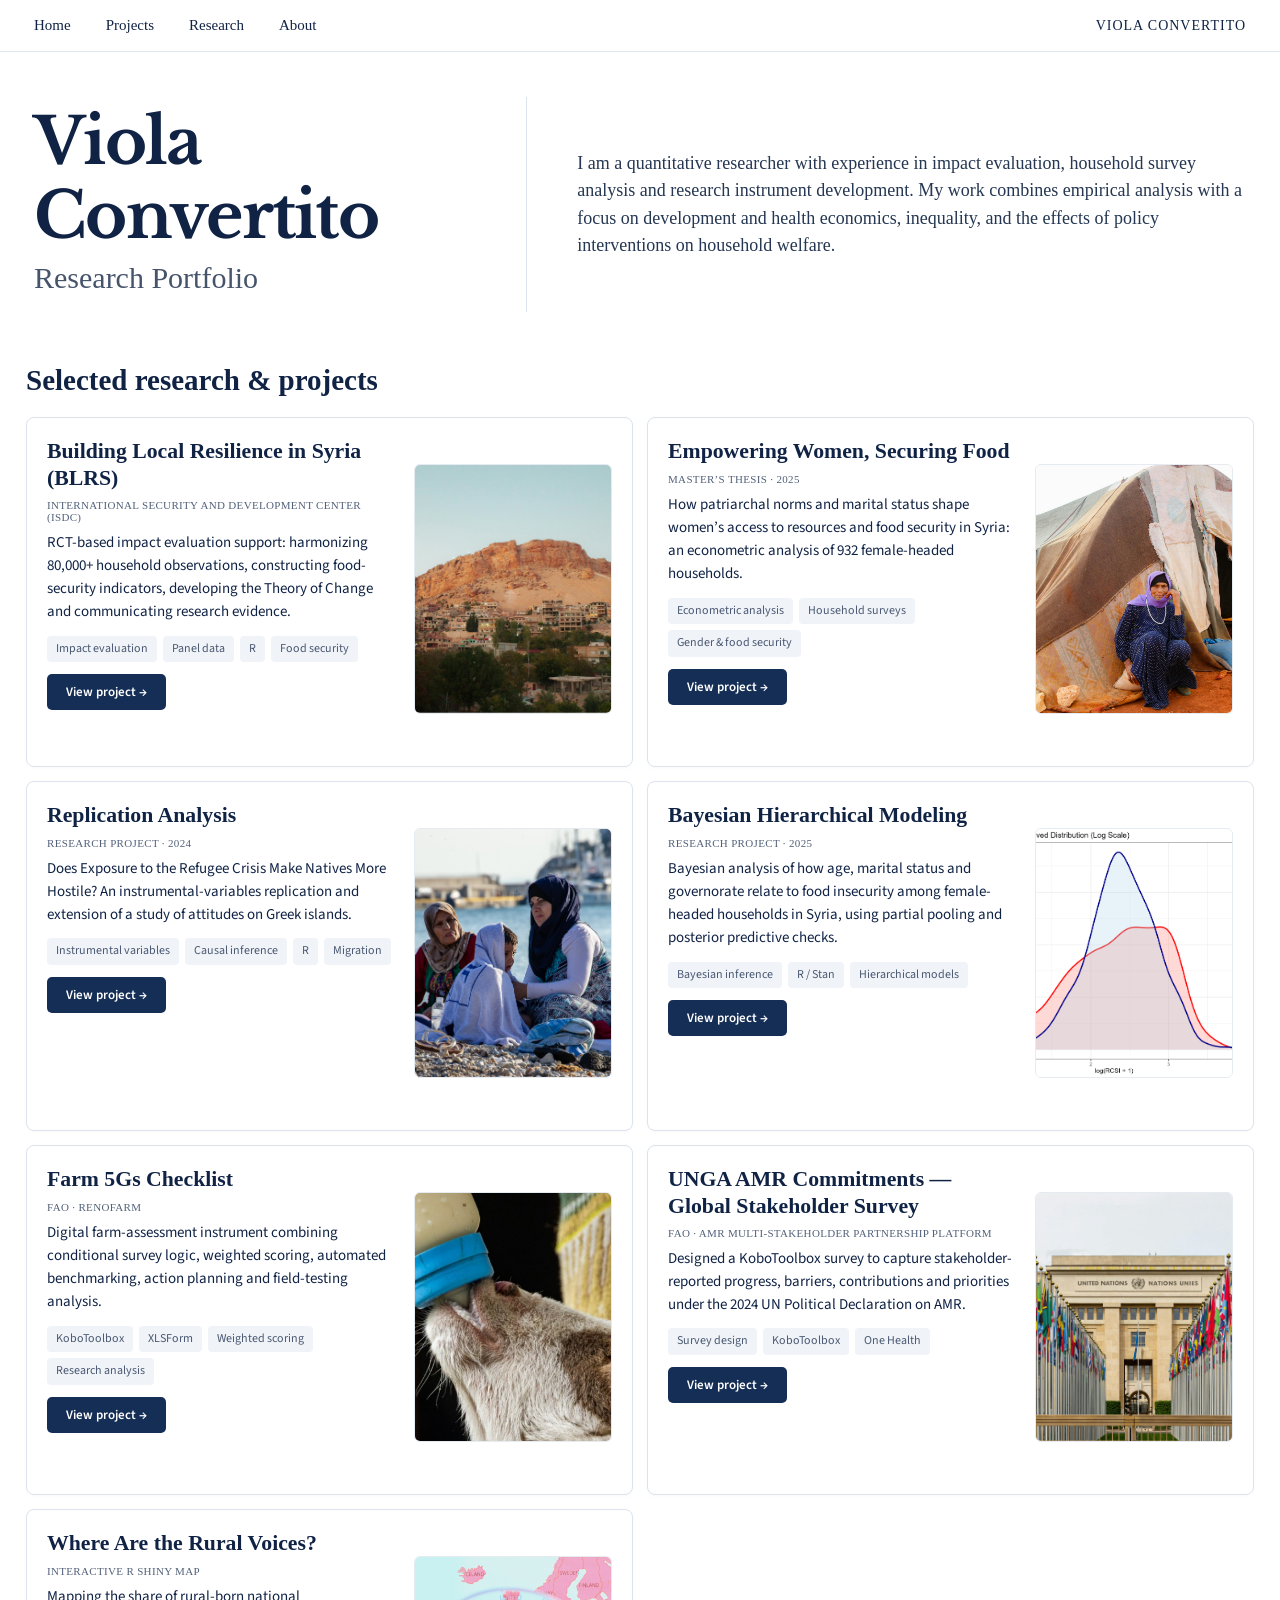
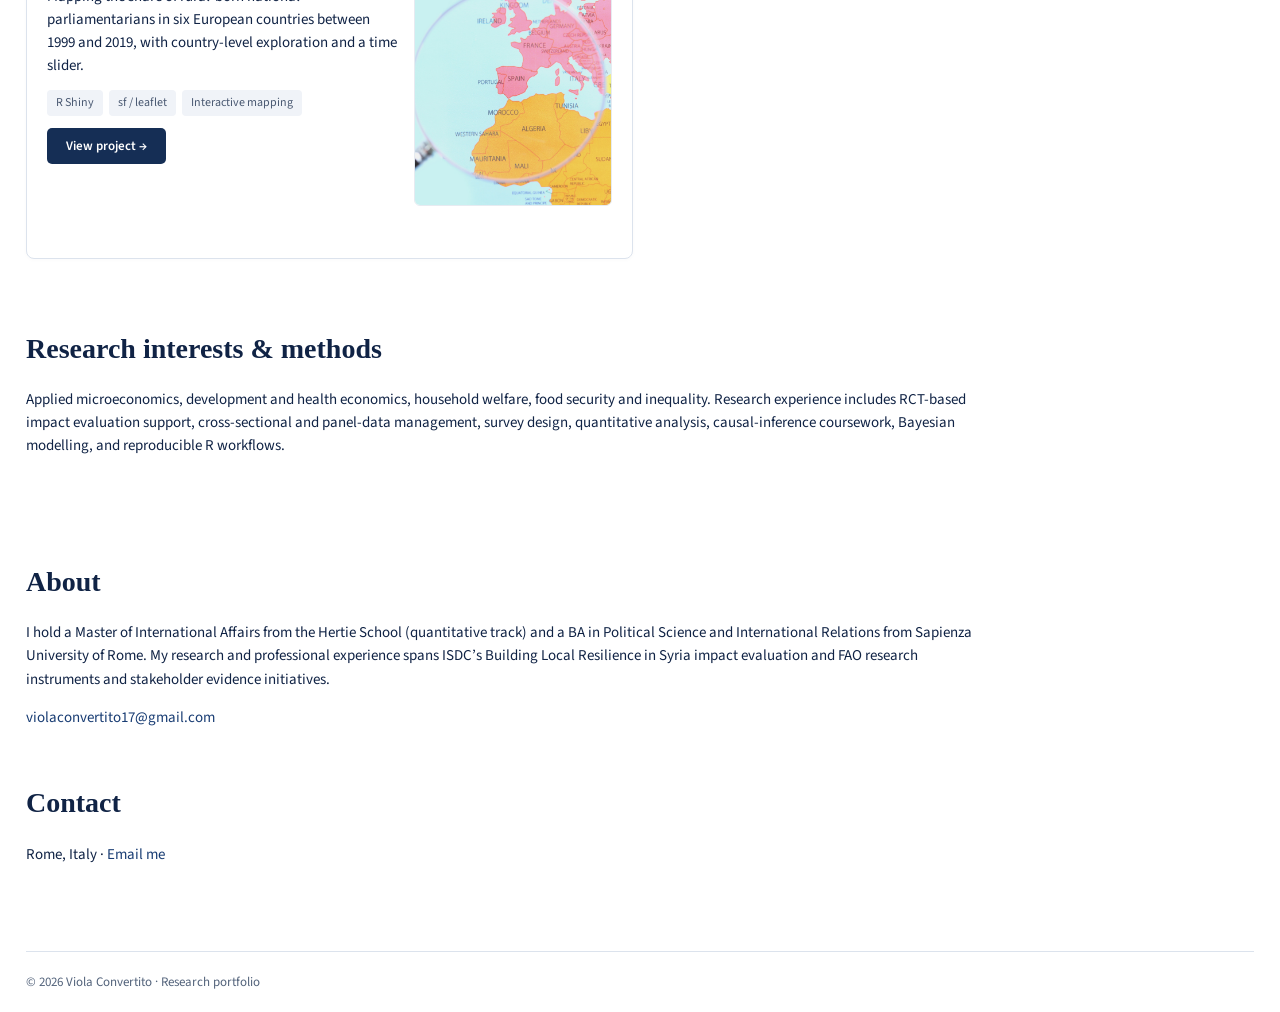
==== index.html @ 94690d0f "Add files via upload" ====
<!DOCTYPE html>
<html lang="en"><head><meta charset="utf-8"/><meta content="width=device-width,initial-scale=1" name="viewport"/><meta content="Viola Convertito — quantitative research, impact evaluation, applied microeconomics and household survey analysis." name="description"/><title>Viola Convertito | Research Portfolio</title><link href="style.css" rel="stylesheet"/></head><body id="home"><nav><div class="nav-inner"><div class="navlinks"><a href="index.html#home">Home</a><a href="index.html#projects">Projects</a><a href="index.html#research">Research</a><a href="index.html#about">About</a></div><a class="brand" href="index.html">VIOLA CONVERTITO</a></div></nav><div class="wrap"><header class="intro"><div class="left"><h1>Viola Convertito</h1><div class="subtitle">Research Portfolio</div></div><p>I am a quantitative researcher with experience in impact evaluation, household survey analysis and research instrument development. My work combines empirical analysis with a focus on development and health economics, inequality, and the effects of policy interventions on household welfare.</p></header><main><section id="projects"><h2 class="section-title">Selected research &amp; projects</h2><div class="cards"><article class="project-card"><div><h3>Building Local Resilience in Syria (BLRS)</h3><p class="org">INTERNATIONAL SECURITY AND DEVELOPMENT CENTER (ISDC)</p><p>RCT-based impact evaluation support: harmonizing 80,000+ household observations, constructing food-security indicators, developing the Theory of Change and communicating research evidence.</p><div class="tags"><span class="tag">Impact evaluation</span><span class="tag">Panel data</span><span class="tag">R</span><span class="tag">Food security</span></div><a class="btn" href="projects/blrs.html">View project →</a></div><div class="visual"><a aria-label="View Building Local Resilience in Syria (BLRS)" href="projects/blrs.html"><img alt="Building Local Resilience in Syria (BLRS) project image" loading="lazy" src="images/blrs-syria-landscape.png"/></a></div></article><article class="project-card"><div><h3>Empowering Women, Securing Food</h3><p class="org">MASTER’S THESIS · 2025</p><p>How patriarchal norms and marital status shape women’s access to resources and food security in Syria: an econometric analysis of 932 female-headed households.</p><div class="tags"><span class="tag">Econometric analysis</span><span class="tag">Household surveys</span><span class="tag">Gender &amp; food security</span></div><a class="btn" href="projects/thesis.html">View project →</a></div><div class="visual"><a aria-label="View Empowering Women, Securing Food" href="projects/thesis.html"><img alt="Empowering Women, Securing Food project image" loading="lazy" src="images/thesis-syria-woman.png"/></a></div></article><article class="project-card"><div><h3>Replication Analysis</h3><p class="org">RESEARCH PROJECT · 2024</p><p>Does Exposure to the Refugee Crisis Make Natives More Hostile? An instrumental-variables replication and extension of a study of attitudes on Greek islands.</p><div class="tags"><span class="tag">Instrumental variables</span><span class="tag">Causal inference</span><span class="tag">R</span><span class="tag">Migration</span></div><a class="btn" href="projects/refugee-replication.html">View project →</a></div><div class="visual"><a aria-label="View Replication Analysis" href="projects/refugee-replication.html"><img alt="Replication Analysis project image" loading="lazy" src="images/replication-refugees.png"/></a></div></article><article class="project-card"><div><h3>Bayesian Hierarchical Modeling</h3><p class="org">RESEARCH PROJECT · 2025</p><p>Bayesian analysis of how age, marital status and governorate relate to food insecurity among female-headed households in Syria, using partial pooling and posterior predictive checks.</p><div class="tags"><span class="tag">Bayesian inference</span><span class="tag">R / Stan</span><span class="tag">Hierarchical models</span></div><a class="btn" href="projects/bayesian.html">View project →</a></div><div class="visual"><a aria-label="View Bayesian Hierarchical Modeling" href="projects/bayesian.html"><img alt="Bayesian Hierarchical Modeling project image" loading="lazy" src="images/bayesian-prior-density.png"/></a></div></article><article class="project-card"><div><h3>Farm 5Gs Checklist</h3><p class="org">FAO · RENOFARM</p><p>Digital farm-assessment instrument combining conditional survey logic, weighted scoring, automated benchmarking, action planning and field-testing analysis.</p><div class="tags"><span class="tag">KoboToolbox</span><span class="tag">XLSForm</span><span class="tag">Weighted scoring</span><span class="tag">Research analysis</span></div><a class="btn" href="projects/farm-5gs.html">View project →</a></div><div class="visual"><a aria-label="View Farm 5Gs Checklist" href="projects/farm-5gs.html"><img alt="Farm 5Gs Checklist project image" loading="lazy" src="images/farm-5gs-lamb.jpg"/></a></div></article><article class="project-card"><div><h3>UNGA AMR Commitments — Global Stakeholder Survey</h3><p class="org">FAO · AMR MULTI-STAKEHOLDER PARTNERSHIP PLATFORM</p><p>Designed a KoboToolbox survey to capture stakeholder-reported progress, barriers, contributions and priorities under the 2024 UN Political Declaration on AMR.</p><div class="tags"><span class="tag">Survey design</span><span class="tag">KoboToolbox</span><span class="tag">One Health</span></div><a class="btn" href="projects/unga-survey.html">View project →</a></div><div class="visual"><a aria-label="View UNGA AMR Commitments — Global Stakeholder Survey" href="projects/unga-survey.html"><img alt="UNGA AMR Commitments — Global Stakeholder Survey project image" loading="lazy" src="images/unga-un-building.png"/></a></div></article><article class="project-card"><div><h3>Where Are the Rural Voices?</h3><p class="org">INTERACTIVE R SHINY MAP</p><p>Mapping the share of rural-born national parliamentarians in six European countries between 1999 and 2019, with country-level exploration and a time slider.</p><div class="tags"><span class="tag">R Shiny</span><span class="tag">sf / leaflet</span><span class="tag">Interactive mapping</span></div><a class="btn" href="projects/parliament-shiny.html">View project →</a></div><div class="visual"><a aria-label="View Where Are the Rural Voices?" href="projects/parliament-shiny.html"><img alt="Where Are the Rural Voices? project image" loading="lazy" src="images/rural-europe-map.png"/></a></div></article></div></section><section class="about" id="research"><h2>Research interests &amp; methods</h2><p>Applied microeconomics, development and health economics, household welfare, food security and inequality. Research experience includes RCT-based impact evaluation support, cross-sectional and panel-data management, survey design, quantitative analysis, causal-inference coursework, Bayesian modelling, and reproducible R workflows.</p></section><section class="about" id="about"><h2>About</h2><p>I hold a Master of International Affairs from the Hertie School (quantitative track) and a BA in Political Science and International Relations from Sapienza University of Rome. My research and professional experience spans ISDC’s Building Local Resilience in Syria impact evaluation and FAO research instruments and stakeholder evidence initiatives.</p><p><a href="mailto:violaconvertito17@gmail.com">violaconvertito17@gmail.com</a></p></section><section class="contact"><h2>Contact</h2><p>Rome, Italy · <a href="mailto:violaconvertito17@gmail.com">Email me</a></p></section></main><footer class="footer">© 2026 Viola Convertito · Research portfolio</footer></div></body></html>
---- style.css ----
@import url('https://fonts.googleapis.com/css2?family=Libre+Baskerville:wght@400;700&family=Source+Sans+3:wght@400;500;600;700&display=swap');
:root{--ink:#102345;--muted:#53637b;--line:#dce3ed;--light:#f5f7fb;--white:#fff}*{box-sizing:border-box}html{scroll-behavior:smooth}body{margin:0;background:#fff;color:var(--ink);font-family:'Source Sans 3',Arial,sans-serif;font-size:15px;line-height:1.55}a{color:#183c73;text-decoration:none}a:hover{text-decoration:underline}nav{border-bottom:1px solid #e2e6ed;background:white;position:sticky;top:0;z-index:10}.nav-inner{max-width:1500px;margin:auto;padding:14px 34px;display:flex;justify-content:space-between;gap:20px;align-items:center}.navlinks{display:flex;gap:35px}.navlinks a{font-family:Georgia,serif;color:var(--ink)}.brand{font:14px Georgia,serif;letter-spacing:.07em;color:var(--ink)}.wrap{max-width:1500px;margin:auto;padding:0 26px}.intro{padding:45px 0 36px;display:grid;grid-template-columns:1fr 1.35fr;gap:50px;align-items:center}.intro .left{border-right:1px solid var(--line);padding:8px 40px 8px 8px}.intro h1{font:700 clamp(37px,5vw,67px)/1.15 Georgia,'Libre Baskerville',serif;letter-spacing:-1.7px;margin:0}.intro .subtitle{font:30px Georgia,serif;color:#45536b;margin:9px 0}.intro p{font:18px/1.52 Georgia,serif;color:#253752;max-width:710px}.section-title{font:700 29px Georgia,serif;margin:16px 0 20px}.cards{display:grid;grid-template-columns:repeat(2,minmax(0,1fr));gap:14px}.project-card{border:1px solid var(--line);border-radius:8px;padding:20px;background:white;display:grid;grid-template-columns:minmax(0,1fr) 35%;gap:17px;min-height:350px;box-shadow:0 1px 4px #10234506}.project-card h3{font:700 clamp(18px,1.7vw,25px)/1.2 Georgia,serif;margin:0 0 6px}.org{font:11px Georgia,serif;letter-spacing:.03em;color:#52617a;text-transform:uppercase;margin:0 0 13px}.project-card p{margin:8px 0}.project-card ul{margin:10px 0 10px;padding-left:19px}.project-card li{margin:3px 0;line-height:1.37}.visual{display:flex;align-items:center;justify-content:center;min-width:0}.visual img{width:100%;max-height:300px;object-fit:contain;border:1px solid #e6ebf1;border-radius:6px;background:#f8fafd}.tags{display:flex;gap:6px;flex-wrap:wrap;margin:12px 0}.tag{font-size:12px;background:#f0f3f8;border-radius:4px;padding:4px 9px;color:#4a5972}.btn{display:inline-block;background:#152e55;color:white;padding:8px 19px;border-radius:5px;font-size:13px;font-weight:600}.btn:hover{background:#264c82;color:white;text-decoration:none}.about{padding:50px 0 20px;max-width:950px}.about h2,.contact h2{font:700 28px Georgia,serif}.contact{padding:0 0 70px}.footer{border-top:1px solid var(--line);padding:20px 0;color:var(--muted);font-size:13px}.detail{max-width:1050px;margin:0 auto;padding:35px 26px 80px}.detail-back{font-weight:600}.detail h1{font:700 clamp(32px,4vw,51px)/1.2 Georgia,serif;margin:17px 0}.detail .eyebrow{font-size:12px;letter-spacing:.12em;text-transform:uppercase;color:#60708a}.detail-hero{padding:12px 0 24px;border-bottom:1px solid var(--line)}.detail-hero p{font:18px Georgia,serif;color:#52617a}.detail-tags{display:flex;gap:7px;flex-wrap:wrap}.detail-main{padding-top:25px}.detail-figure{max-width:100%;max-height:390px;object-fit:contain;border-radius:6px;display:block;margin:0 auto 25px}.detail-lead{font:19px/1.6 Georgia,serif}.detail-section{margin:27px 0}.detail-section h2{font:700 25px Georgia,serif;border-bottom:1px solid var(--line);padding-bottom:9px}.detail-section p,.detail-section li{font-size:16px}.method-grid{display:grid;grid-template-columns:repeat(2,minmax(0,1fr));gap:12px;margin:18px 0}.method-grid>div{padding:13px;background:var(--light);border:1px solid var(--line);border-radius:6px}.method-grid b,.method-grid strong{display:block}.method-grid span{display:block}.detail-links{display:flex;gap:10px;flex-wrap:wrap}.detail-links a{padding:8px 12px;background:#edf2f8;border-radius:5px}.preview-note{font-size:11px;color:#718096;margin:4px 0 0;text-align:center}.subtle{color:#60718a}@media(max-width:850px){.cards{grid-template-columns:1fr}.intro{grid-template-columns:1fr;gap:0;padding-top:30px}.intro .left{border:0;border-bottom:1px solid var(--line);padding-bottom:10px}.intro p{font-size:16px}.project-card{min-height:0}.nav-inner{padding:13px 18px}.navlinks{gap:14px}}@media(max-width:520px){.wrap{padding:0 15px}.project-card{grid-template-columns:1fr}.visual{order:-1}.visual img{max-height:210px}.project-card h3{font-size:21px}.method-grid{grid-template-columns:1fr}.brand{font-size:11px}.navlinks{gap:10px;font-size:12px}}
/* Minimal additions to the original portfolio styling */
.project-card .visual img{width:100%;height:250px;max-height:none;object-fit:cover}.project-card .visual a{display:block;width:100%}.detail .detail-figure{max-height:none;width:100%;height:auto;object-fit:contain}.detail .hero-photo{max-height:400px;object-fit:cover}.detail-section figure{margin:20px 0}.detail-section figcaption{color:#60718a;font-size:13px;margin-top:8px}.detail-section h3{font:700 19px Georgia,serif;margin-top:23px}.detail-section p{line-height:1.7}.detail-section ul{padding-left:23px}.embed-wrap{border:1px solid #dce3ed;border-radius:8px;overflow:hidden;background:#f5f7fb}.embed-wrap iframe{width:100%;height:650px;border:0;display:block}.embed-note{font-size:13px;color:#53637b}.formula{background:#f5f7fb;border:1px solid #dce3ed;padding:18px;border-radius:7px;text-align:center;font-size:19px;overflow:auto}.figure-link{display:block}.figure-link img{width:100%;height:auto;max-height:560px;object-fit:contain;border:1px solid #e6ebf1;border-radius:6px}.detail .detail-links{margin:20px 0}.detail .detail-links a{font-weight:600}.stat-row{display:grid;grid-template-columns:repeat(3,1fr);gap:10px}.stat-row>div{background:#f5f7fb;border:1px solid #dce3ed;padding:15px;text-align:center;border-radius:6px}.stat-row strong{display:block;font-size:26px}.small-table{border-collapse:collapse;width:100%;font-size:14px}.small-table th,.small-table td{padding:10px;border-bottom:1px solid #dce3ed;text-align:left}.small-table th{background:#f5f7fb}.detail code{background:#f0f3f8;padding:2px 5px}.detail details{border:1px solid #dce3ed;border-radius:6px;padding:14px}.detail details summary{cursor:pointer;font-weight:600}.detail pre{white-space:pre-wrap;overflow-wrap:anywhere;font-size:12px}.hero-caption{color:#60718a;font-size:13px}.detail-section .inline-note{font-size:13px;color:#60718a}@media(max-width:700px){.stat-row{grid-template-columns:1fr}.embed-wrap iframe{height:520px}.project-card .visual img{height:210px}}
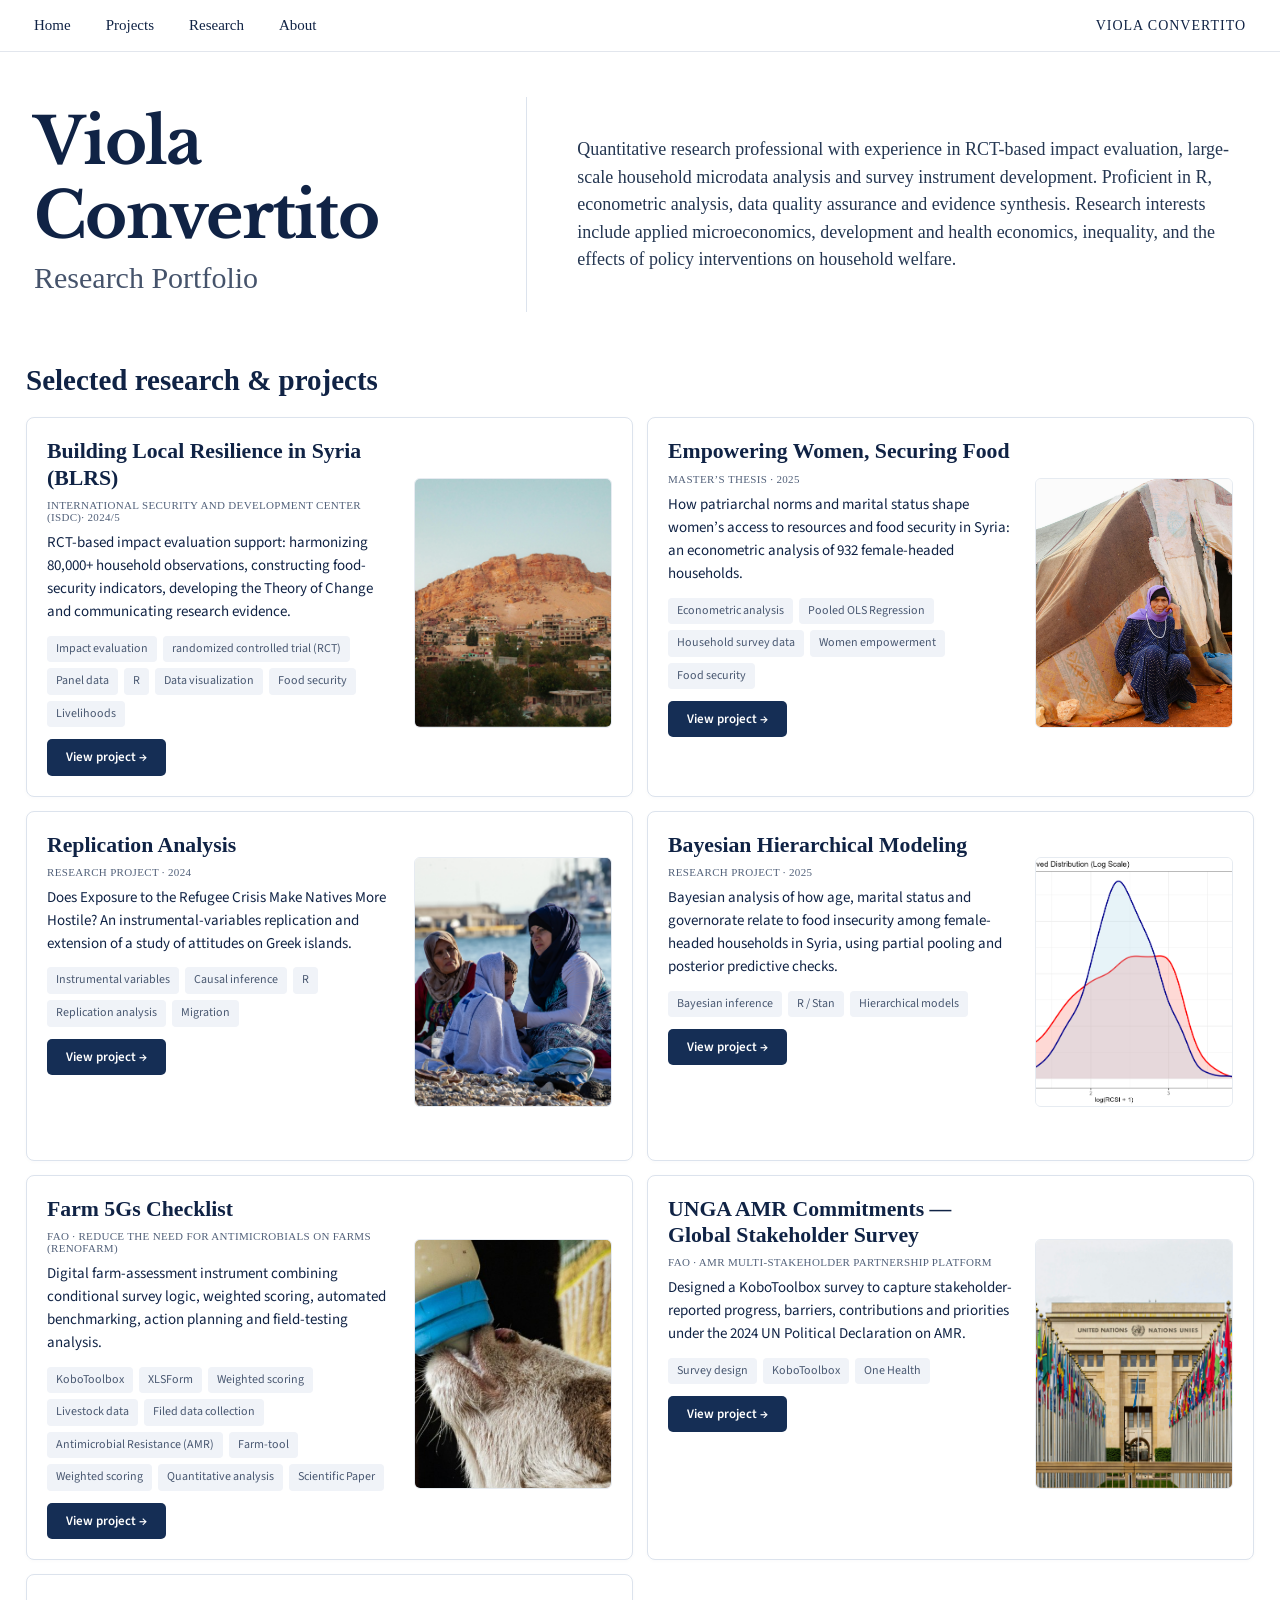
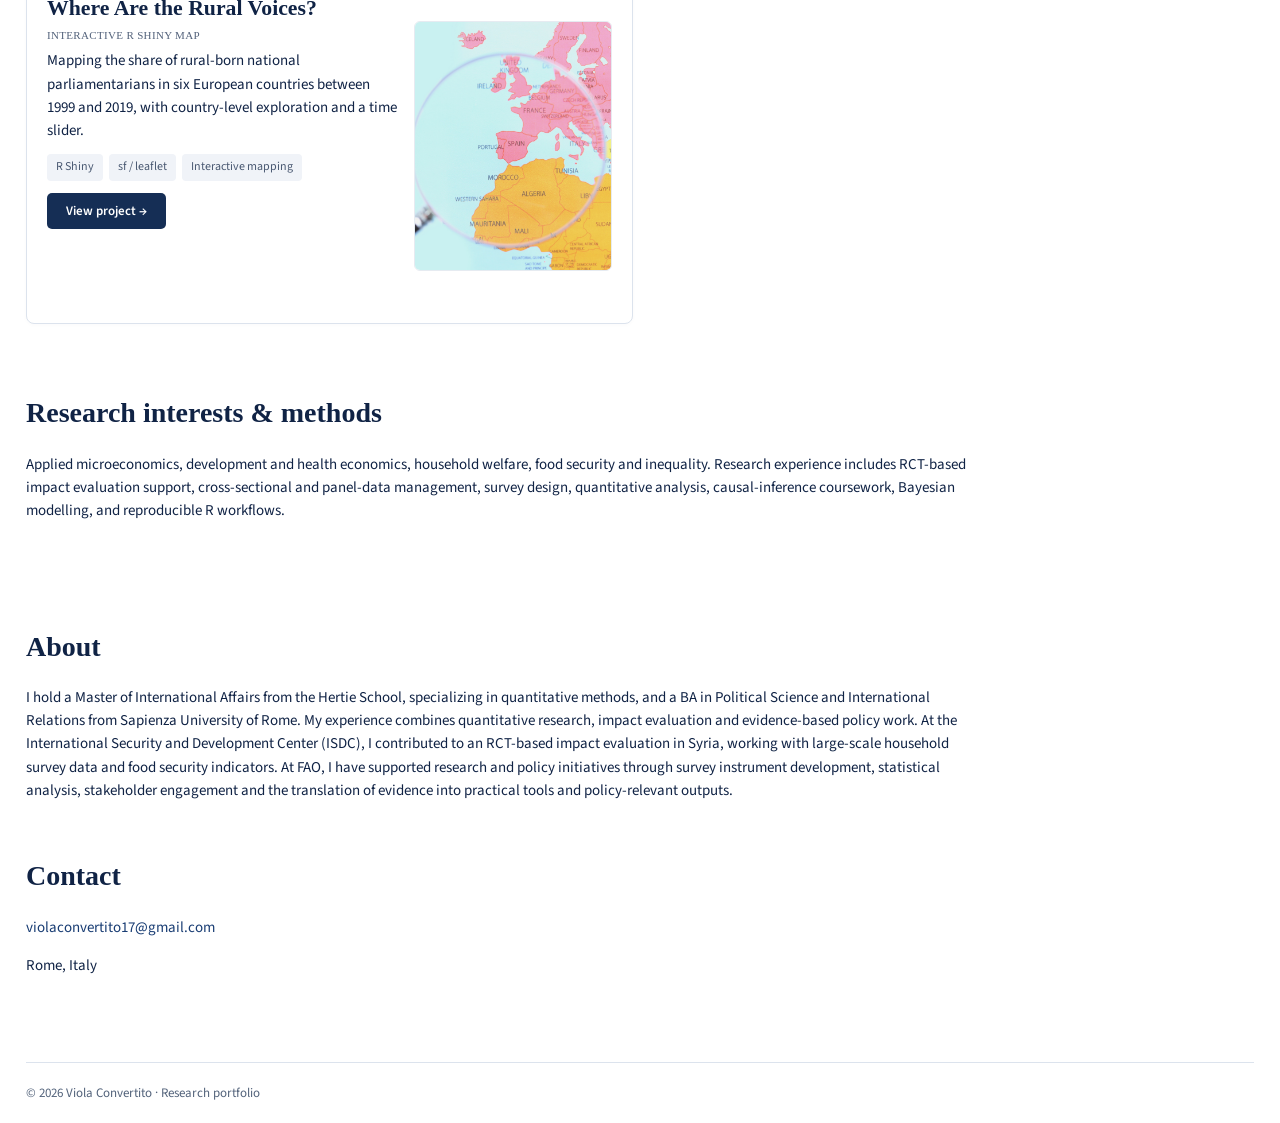
==== commit ef1cd575: "Revise index.html for improved portfolio presentation Updated the content and structure of the index" ====
--- a/index.html
+++ b/index.html
@@ -1,2 +1,197 @@
 <!DOCTYPE html>
-<html lang="en"><head><meta charset="utf-8"/><meta content="width=device-width,initial-scale=1" name="viewport"/><meta content="Viola Convertito — quantitative research, impact evaluation, applied microeconomics and household survey analysis." name="description"/><title>Viola Convertito | Research Portfolio</title><link href="style.css" rel="stylesheet"/></head><body id="home"><nav><div class="nav-inner"><div class="navlinks"><a href="index.html#home">Home</a><a href="index.html#projects">Projects</a><a href="index.html#research">Research</a><a href="index.html#about">About</a></div><a class="brand" href="index.html">VIOLA CONVERTITO</a></div></nav><div class="wrap"><header class="intro"><div class="left"><h1>Viola Convertito</h1><div class="subtitle">Research Portfolio</div></div><p>I am a quantitative researcher with experience in impact evaluation, household survey analysis and research instrument development. My work combines empirical analysis with a focus on development and health economics, inequality, and the effects of policy interventions on household welfare.</p></header><main><section id="projects"><h2 class="section-title">Selected research &amp; projects</h2><div class="cards"><article class="project-card"><div><h3>Building Local Resilience in Syria (BLRS)</h3><p class="org">INTERNATIONAL SECURITY AND DEVELOPMENT CENTER (ISDC)</p><p>RCT-based impact evaluation support: harmonizing 80,000+ household observations, constructing food-security indicators, developing the Theory of Change and communicating research evidence.</p><div class="tags"><span class="tag">Impact evaluation</span><span class="tag">Panel data</span><span class="tag">R</span><span class="tag">Food security</span></div><a class="btn" href="projects/blrs.html">View project →</a></div><div class="visual"><a aria-label="View Building Local Resilience in Syria (BLRS)" href="projects/blrs.html"><img alt="Building Local Resilience in Syria (BLRS) project image" loading="lazy" src="images/blrs-syria-landscape.png"/></a></div></article><article class="project-card"><div><h3>Empowering Women, Securing Food</h3><p class="org">MASTER’S THESIS · 2025</p><p>How patriarchal norms and marital status shape women’s access to resources and food security in Syria: an econometric analysis of 932 female-headed households.</p><div class="tags"><span class="tag">Econometric analysis</span><span class="tag">Household surveys</span><span class="tag">Gender &amp; food security</span></div><a class="btn" href="projects/thesis.html">View project →</a></div><div class="visual"><a aria-label="View Empowering Women, Securing Food" href="projects/thesis.html"><img alt="Empowering Women, Securing Food project image" loading="lazy" src="images/thesis-syria-woman.png"/></a></div></article><article class="project-card"><div><h3>Replication Analysis</h3><p class="org">RESEARCH PROJECT · 2024</p><p>Does Exposure to the Refugee Crisis Make Natives More Hostile? An instrumental-variables replication and extension of a study of attitudes on Greek islands.</p><div class="tags"><span class="tag">Instrumental variables</span><span class="tag">Causal inference</span><span class="tag">R</span><span class="tag">Migration</span></div><a class="btn" href="projects/refugee-replication.html">View project →</a></div><div class="visual"><a aria-label="View Replication Analysis" href="projects/refugee-replication.html"><img alt="Replication Analysis project image" loading="lazy" src="images/replication-refugees.png"/></a></div></article><article class="project-card"><div><h3>Bayesian Hierarchical Modeling</h3><p class="org">RESEARCH PROJECT · 2025</p><p>Bayesian analysis of how age, marital status and governorate relate to food insecurity among female-headed households in Syria, using partial pooling and posterior predictive checks.</p><div class="tags"><span class="tag">Bayesian inference</span><span class="tag">R / Stan</span><span class="tag">Hierarchical models</span></div><a class="btn" href="projects/bayesian.html">View project →</a></div><div class="visual"><a aria-label="View Bayesian Hierarchical Modeling" href="projects/bayesian.html"><img alt="Bayesian Hierarchical Modeling project image" loading="lazy" src="images/bayesian-prior-density.png"/></a></div></article><article class="project-card"><div><h3>Farm 5Gs Checklist</h3><p class="org">FAO · RENOFARM</p><p>Digital farm-assessment instrument combining conditional survey logic, weighted scoring, automated benchmarking, action planning and field-testing analysis.</p><div class="tags"><span class="tag">KoboToolbox</span><span class="tag">XLSForm</span><span class="tag">Weighted scoring</span><span class="tag">Research analysis</span></div><a class="btn" href="projects/farm-5gs.html">View project →</a></div><div class="visual"><a aria-label="View Farm 5Gs Checklist" href="projects/farm-5gs.html"><img alt="Farm 5Gs Checklist project image" loading="lazy" src="images/farm-5gs-lamb.jpg"/></a></div></article><article class="project-card"><div><h3>UNGA AMR Commitments — Global Stakeholder Survey</h3><p class="org">FAO · AMR MULTI-STAKEHOLDER PARTNERSHIP PLATFORM</p><p>Designed a KoboToolbox survey to capture stakeholder-reported progress, barriers, contributions and priorities under the 2024 UN Political Declaration on AMR.</p><div class="tags"><span class="tag">Survey design</span><span class="tag">KoboToolbox</span><span class="tag">One Health</span></div><a class="btn" href="projects/unga-survey.html">View project →</a></div><div class="visual"><a aria-label="View UNGA AMR Commitments — Global Stakeholder Survey" href="projects/unga-survey.html"><img alt="UNGA AMR Commitments — Global Stakeholder Survey project image" loading="lazy" src="images/unga-un-building.png"/></a></div></article><article class="project-card"><div><h3>Where Are the Rural Voices?</h3><p class="org">INTERACTIVE R SHINY MAP</p><p>Mapping the share of rural-born national parliamentarians in six European countries between 1999 and 2019, with country-level exploration and a time slider.</p><div class="tags"><span class="tag">R Shiny</span><span class="tag">sf / leaflet</span><span class="tag">Interactive mapping</span></div><a class="btn" href="projects/parliament-shiny.html">View project →</a></div><div class="visual"><a aria-label="View Where Are the Rural Voices?" href="projects/parliament-shiny.html"><img alt="Where Are the Rural Voices? project image" loading="lazy" src="images/rural-europe-map.png"/></a></div></article></div></section><section class="about" id="research"><h2>Research interests &amp; methods</h2><p>Applied microeconomics, development and health economics, household welfare, food security and inequality. Research experience includes RCT-based impact evaluation support, cross-sectional and panel-data management, survey design, quantitative analysis, causal-inference coursework, Bayesian modelling, and reproducible R workflows.</p></section><section class="about" id="about"><h2>About</h2><p>I hold a Master of International Affairs from the Hertie School (quantitative track) and a BA in Political Science and International Relations from Sapienza University of Rome. My research and professional experience spans ISDC’s Building Local Resilience in Syria impact evaluation and FAO research instruments and stakeholder evidence initiatives.</p><p><a href="mailto:violaconvertito17@gmail.com">violaconvertito17@gmail.com</a></p></section><section class="contact"><h2>Contact</h2><p>Rome, Italy · <a href="mailto:violaconvertito17@gmail.com">Email me</a></p></section></main><footer class="footer">© 2026 Viola Convertito · Research portfolio</footer></div></body></html>+<html lang="en">
+  <head>
+    <meta charset="utf-8" />
+    <meta content="width=device-width,initial-scale=1" name="viewport" />
+    <meta content="Viola Convertito — quantitative research, impact evaluation, applied microeconomics and household survey analysis." name="description" />
+    <title>Viola Convertito | Research Portfolio</title>
+    <link href="style.css" rel="stylesheet" />
+  </head>
+  <body id="home">
+    <nav>
+      <div class="nav-inner">
+        <div class="navlinks">
+          <a href="index.html#home">Home</a>
+          <a href="index.html#projects">Projects</a>
+          <a href="index.html#research">Research</a>
+          <a href="index.html#about">About</a>
+        </div>
+        <a class="brand" href="index.html">VIOLA CONVERTITO</a>
+      </div>
+    </nav>
+    <div class="wrap">
+      <header class="intro">
+        <div class="left">
+          <h1>Viola Convertito</h1>
+          <div class="subtitle">Research Portfolio</div>
+        </div>
+        <p>Quantitative research professional with experience in RCT-based impact evaluation, large-scale household microdata analysis and survey instrument development. Proficient in R, econometric analysis, data quality assurance and evidence synthesis. Research interests include applied microeconomics, development and health economics, inequality, and the effects of policy interventions on household welfare.</p>
+      </header>
+      <main>
+        <section id="projects">
+          <h2 class="section-title">Selected research &amp; projects</h2>
+          <div class="cards">
+            <article class="project-card">
+              <div>
+                <h3>Building Local Resilience in Syria (BLRS)</h3>
+                <p class="org">INTERNATIONAL SECURITY AND DEVELOPMENT CENTER (ISDC)· 2024/5</p>
+                <p>RCT-based impact evaluation support: harmonizing 80,000+ household observations, constructing food-security indicators, developing the Theory of Change and communicating research evidence.</p>
+                <div class="tags">
+                  <span class="tag">Impact evaluation</span>
+                  <span class="tag">randomized controlled trial (RCT)</span>
+                  <span class="tag">Panel data</span>
+                  <span class="tag">R</span>
+                  <span class="tag">Data visualization</span>
+                  <span class="tag">Food security</span>
+                  <span class="tag">Livelihoods</span>
+                </div>
+                <a class="btn" href="projects/blrs.html">View project →</a>
+              </div>
+              <div class="visual">
+                <a aria-label="View Building Local Resilience in Syria (BLRS)" href="projects/blrs.html">
+                  <img alt="Building Local Resilience in Syria (BLRS) project image" loading="lazy" src="images/blrs-syria-landscape.png" />
+                </a>
+              </div>
+            </article>
+            <article class="project-card">
+              <div>
+                <h3>Empowering Women, Securing Food</h3>
+                <p class="org">MASTER’S THESIS · 2025</p>
+                <p>How patriarchal norms and marital status shape women’s access to resources and food security in Syria: an econometric analysis of 932 female-headed households.</p>
+                <div class="tags">
+                  <span class="tag">Econometric analysis</span>
+                  <span class="tag">Pooled OLS Regression</span>
+                  <span class="tag">Household survey data</span>
+                  <span class="tag">Women empowerment</span>
+                  <span class="tag">Food security</span>
+                </div>
+                <a class="btn" href="projects/thesis.html">View project →</a>
+              </div>
+              <div class="visual">
+                <a aria-label="View Empowering Women, Securing Food" href="projects/thesis.html">
+                  <img alt="Empowering Women, Securing Food project image" loading="lazy" src="images/thesis-syria-woman.png" />
+                </a>
+              </div>
+            </article>
+            <article class="project-card">
+              <div>
+                <h3>Replication Analysis</h3>
+                <p class="org">RESEARCH PROJECT · 2024</p>
+                <p>Does Exposure to the Refugee Crisis Make Natives More Hostile? An instrumental-variables replication and extension of a study of attitudes on Greek islands.</p>
+                <div class="tags">
+                  <span class="tag">Instrumental variables</span>
+                  <span class="tag">Causal inference</span>
+                  <span class="tag">R</span>
+                  <span class="tag">Replication analysis</span>
+                  <span class="tag">Migration</span>
+                </div>
+                <a class="btn" href="projects/refugee-replication.html">View project →</a>
+              </div>
+              <div class="visual">
+                <a aria-label="View Replication Analysis" href="projects/refugee-replication.html">
+                  <img alt="Replication Analysis project image" loading="lazy" src="images/replication-refugees.png" />
+                </a>
+              </div>
+            </article>
+            <article class="project-card">
+              <div>
+                <h3>Bayesian Hierarchical Modeling</h3>
+                <p class="org">RESEARCH PROJECT · 2025</p>
+                <p>Bayesian analysis of how age, marital status and governorate relate to food insecurity among female-headed households in Syria, using partial pooling and posterior predictive checks.</p>
+                <div class="tags">
+                  <span class="tag">Bayesian inference</span>
+                  <span class="tag">R / Stan</span>
+                  <span class="tag">Hierarchical models</span>
+                </div>
+                <a class="btn" href="projects/bayesian.html">View project →</a>
+              </div>
+              <div class="visual">
+                <a aria-label="View Bayesian Hierarchical Modeling" href="projects/bayesian.html">
+                  <img alt="Bayesian Hierarchical Modeling project image" loading="lazy" src="images/bayesian-prior-density.png" />
+                </a>
+              </div>
+            </article>
+            <article class="project-card">
+              <div>
+                <h3>Farm 5Gs Checklist</h3>
+                <p class="org">FAO · Reduce the Need for Antimicrobials on Farms (RENOFARM)</p>
+                <p>Digital farm-assessment instrument combining conditional survey logic, weighted scoring, automated benchmarking, action planning and field-testing analysis.</p>
+                <div class="tags">
+                  <span class="tag">KoboToolbox</span>
+                  <span class="tag">XLSForm</span>
+                  <span class="tag">Weighted scoring</span>
+                  <span class="tag">Livestock data</span>
+                  <span class="tag">Filed data collection</span>
+                  <span class="tag">Antimicrobial Resistance (AMR)</span>
+                  <span class="tag"> Farm-tool</span>
+                  <span class="tag">Weighted scoring</span>
+                  <span class="tag">Quantitative analysis</span>
+                  <span class="tag">Scientific Paper</span>
+                </div>
+                <a class="btn" href="projects/farm-5gs.html">View project →</a>
+              </div>
+              <div class="visual">
+                <a aria-label="View Farm 5Gs Checklist" href="projects/farm-5gs.html">
+                  <img alt="Farm 5Gs Checklist project image" loading="lazy" src="images/farm-5gs-lamb.jpg" />
+                </a>
+              </div>
+            </article>
+            <article class="project-card">
+              <div>
+                <h3>UNGA AMR Commitments — Global Stakeholder Survey</h3>
+                <p class="org">FAO · AMR MULTI-STAKEHOLDER PARTNERSHIP PLATFORM</p>
+                <p>Designed a KoboToolbox survey to capture stakeholder-reported progress, barriers, contributions and priorities under the 2024 UN Political Declaration on AMR.</p>
+                <div class="tags">
+                  <span class="tag">Survey design</span>
+                  <span class="tag">KoboToolbox</span>
+                  <span class="tag">One Health</span>
+                </div>
+                <a class="btn" href="projects/unga-survey.html">View project →</a>
+              </div>
+              <div class="visual">
+                <a aria-label="View UNGA AMR Commitments — Global Stakeholder Survey" href="projects/unga-survey.html">
+                  <img alt="UNGA AMR Commitments — Global Stakeholder Survey project image" loading="lazy" src="images/unga-un-building.png" />
+                </a>
+              </div>
+            </article>
+            <article class="project-card">
+              <div>
+                <h3>Where Are the Rural Voices?</h3>
+                <p class="org">INTERACTIVE R SHINY MAP</p>
+                <p>Mapping the share of rural-born national parliamentarians in six European countries between 1999 and 2019, with country-level exploration and a time slider.</p>
+                <div class="tags">
+                  <span class="tag">R Shiny</span>
+                  <span class="tag">sf / leaflet</span>
+                  <span class="tag">Interactive mapping</span>
+                </div>
+                <a class="btn" href="projects/parliament-shiny.html">View project →</a>
+              </div>
+              <div class="visual">
+                <a aria-label="View Where Are the Rural Voices?" href="projects/parliament-shiny.html">
+                  <img alt="Where Are the Rural Voices? project image" loading="lazy" src="images/rural-europe-map.png" />
+                </a>
+              </div>
+            </article>
+          </div>
+        </section>
+        <section class="about" id="research">
+          <h2>Research interests &amp; methods</h2>
+          <p>Applied microeconomics, development and health economics, household welfare, food security and inequality. Research experience includes RCT-based impact evaluation support, cross-sectional and panel-data management, survey design, quantitative analysis, causal-inference coursework, Bayesian modelling, and reproducible R workflows.</p>
+        </section>
+        <section class="about" id="about">
+          <h2>About</h2>
+          <p>I hold a Master of International Affairs from the Hertie School, specializing in quantitative methods, and a BA in Political Science and International Relations from Sapienza University of Rome. My experience combines quantitative research, impact evaluation and evidence-based policy work. At the International Security and Development Center (ISDC), I contributed to an RCT-based impact evaluation in Syria, working with large-scale household survey data and food security indicators. At FAO, I have supported research and policy initiatives through survey instrument development, statistical analysis, stakeholder engagement and the translation of evidence into practical tools and policy-relevant outputs.</p>
+          </p>
+        </section>
+        <section class="contact">
+          <h2>Contact</h2>
+          <p>
+            <a href="mailto:violaconvertito17@gmail.com">violaconvertito17@gmail.com</a>
+          <p>Rome, Italy </p>
+          </p>
+        </section>
+      </main>
+      <footer class="footer">© 2026 Viola Convertito · Research portfolio</footer>
+    </div>
+  </body>
+</html>
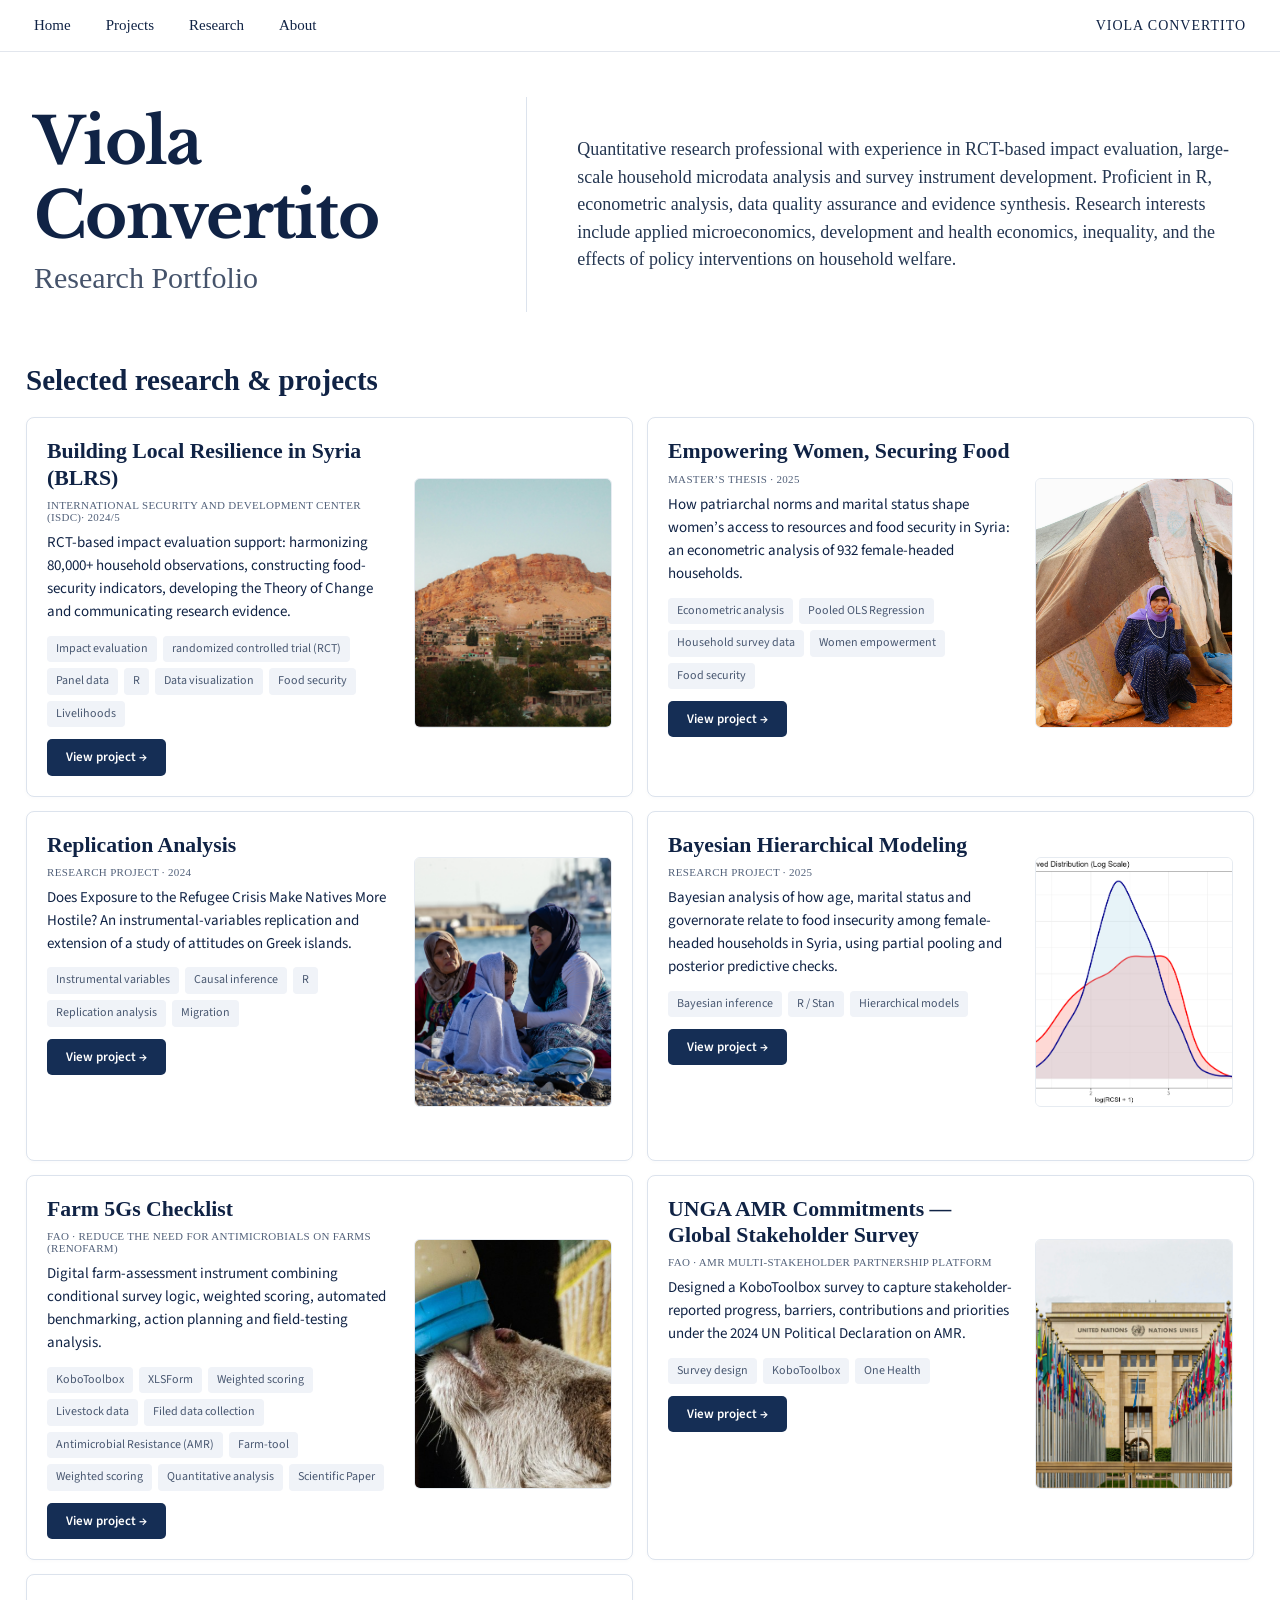
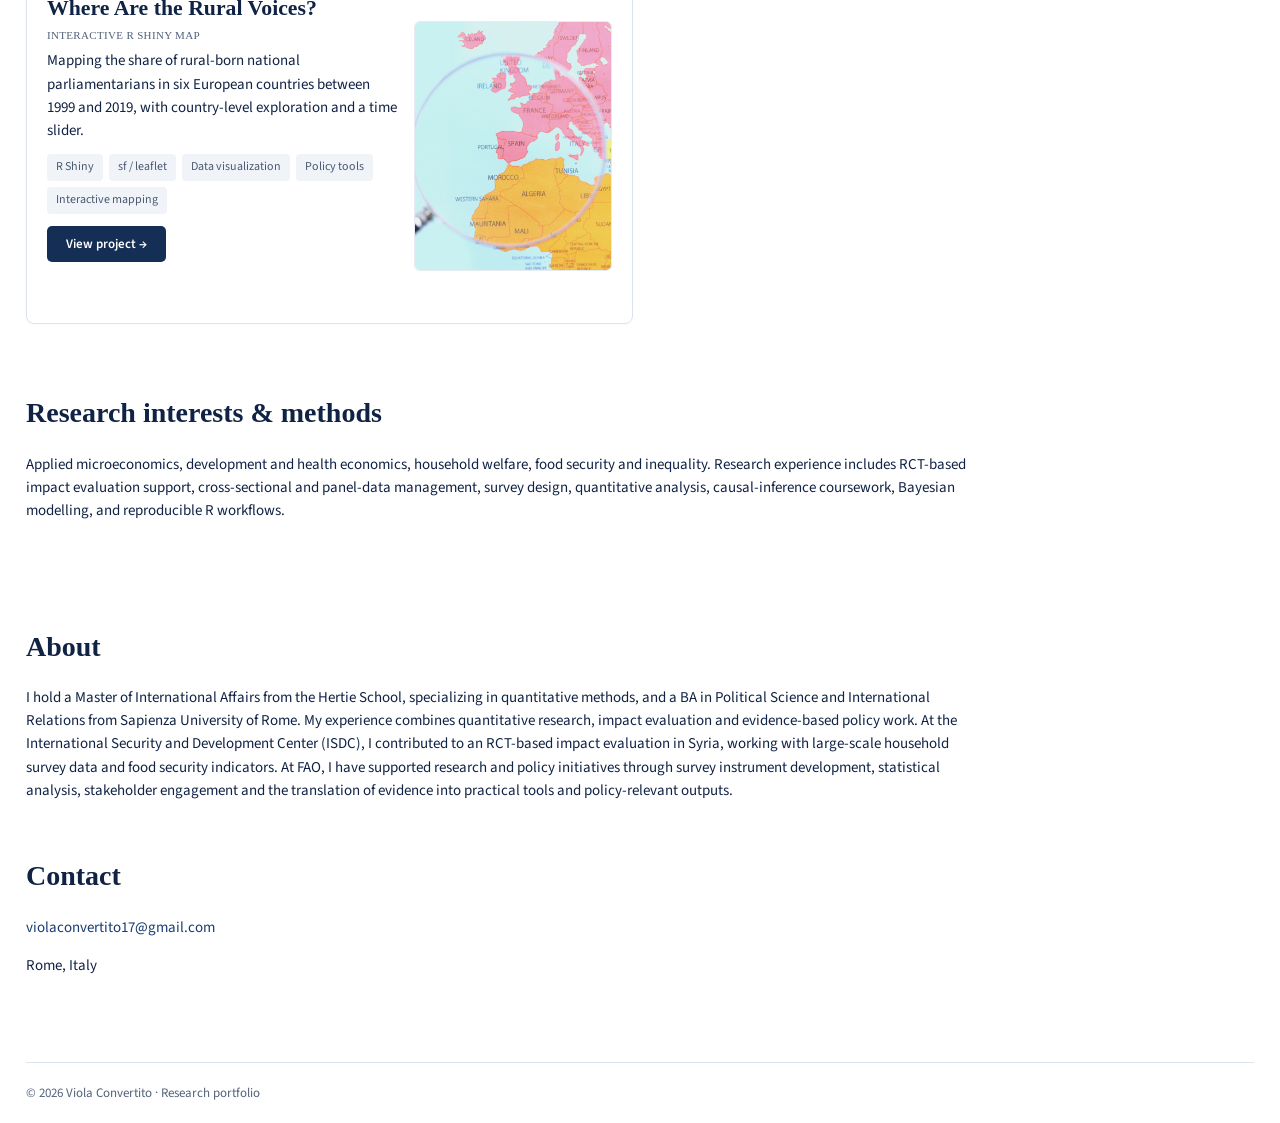
==== commit 4f897e3f: "Add tags for data visualization and policy tools" ====
--- a/index.html
+++ b/index.html
@@ -162,6 +162,8 @@
                 <div class="tags">
                   <span class="tag">R Shiny</span>
                   <span class="tag">sf / leaflet</span>
+                  <span class="tag">Data visualization</span>
+                  <span class="tag">Policy tools</span>
                   <span class="tag">Interactive mapping</span>
                 </div>
                 <a class="btn" href="projects/parliament-shiny.html">View project →</a>
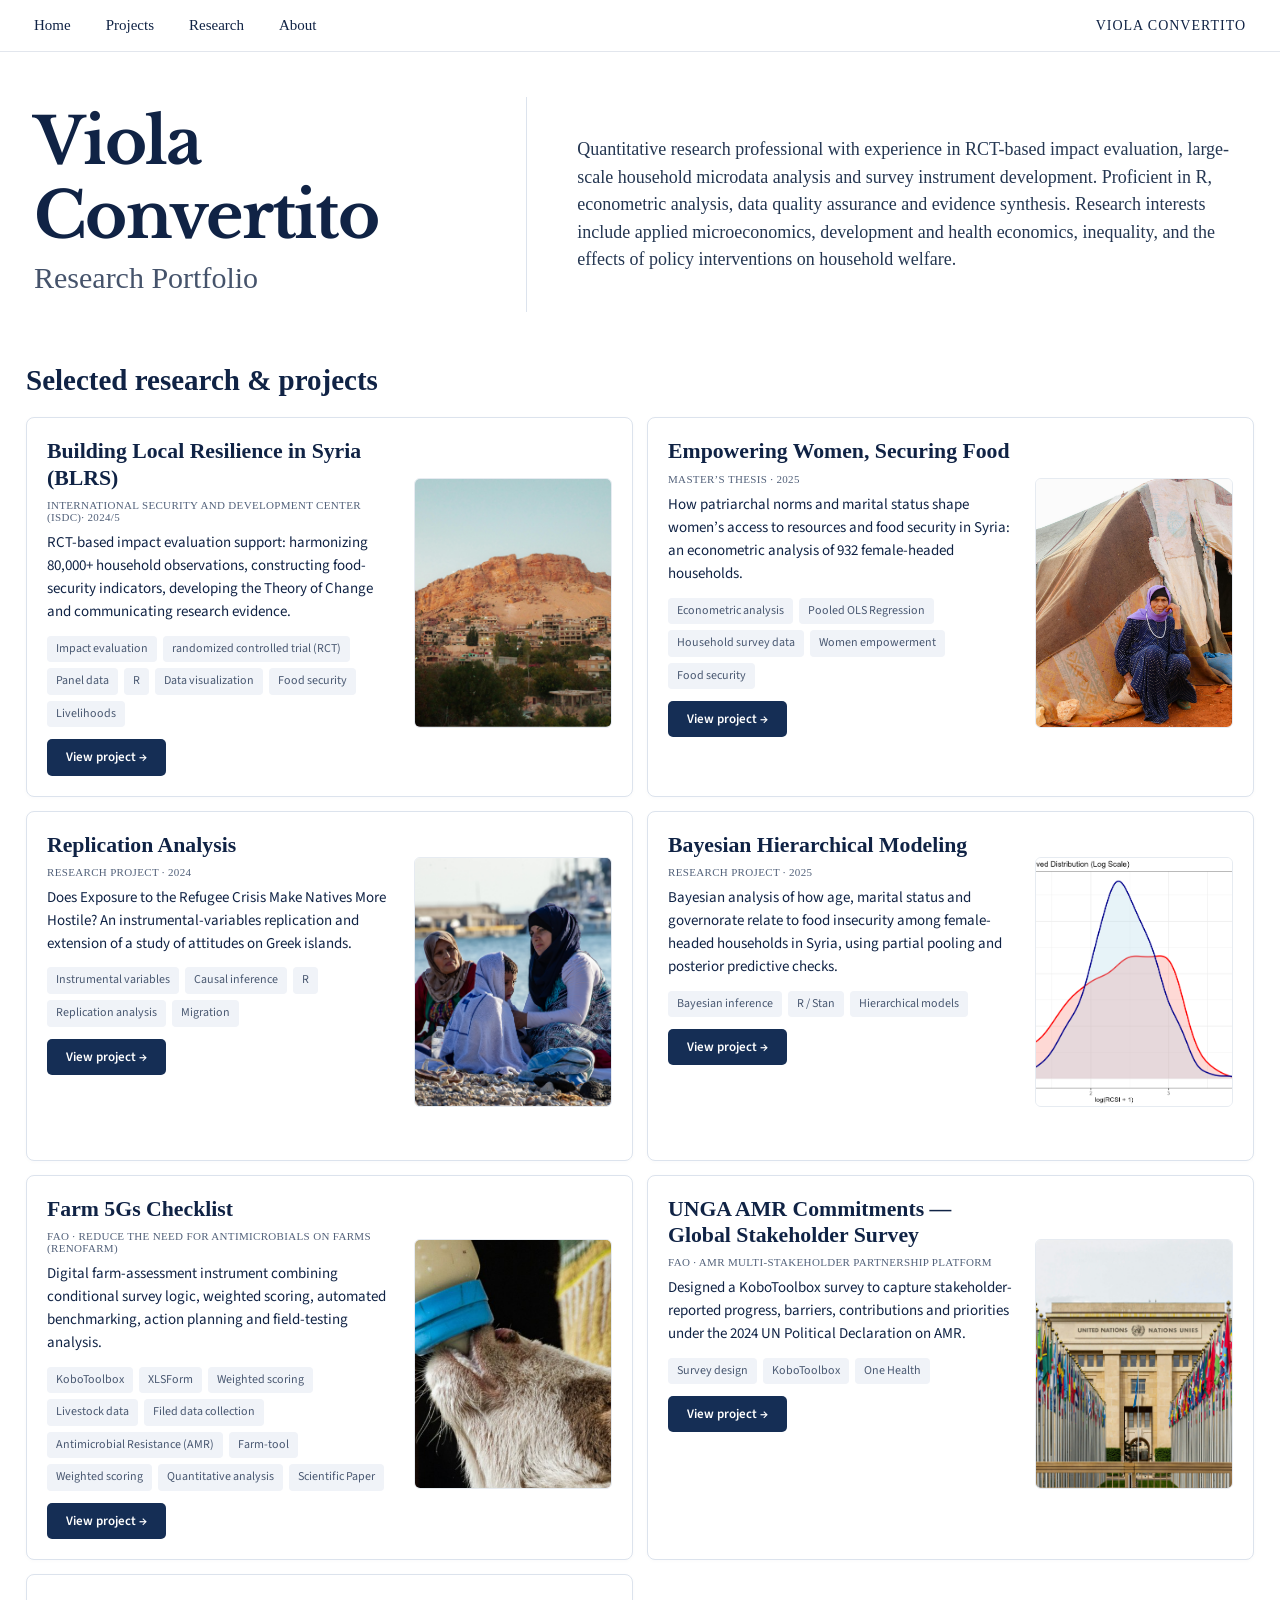
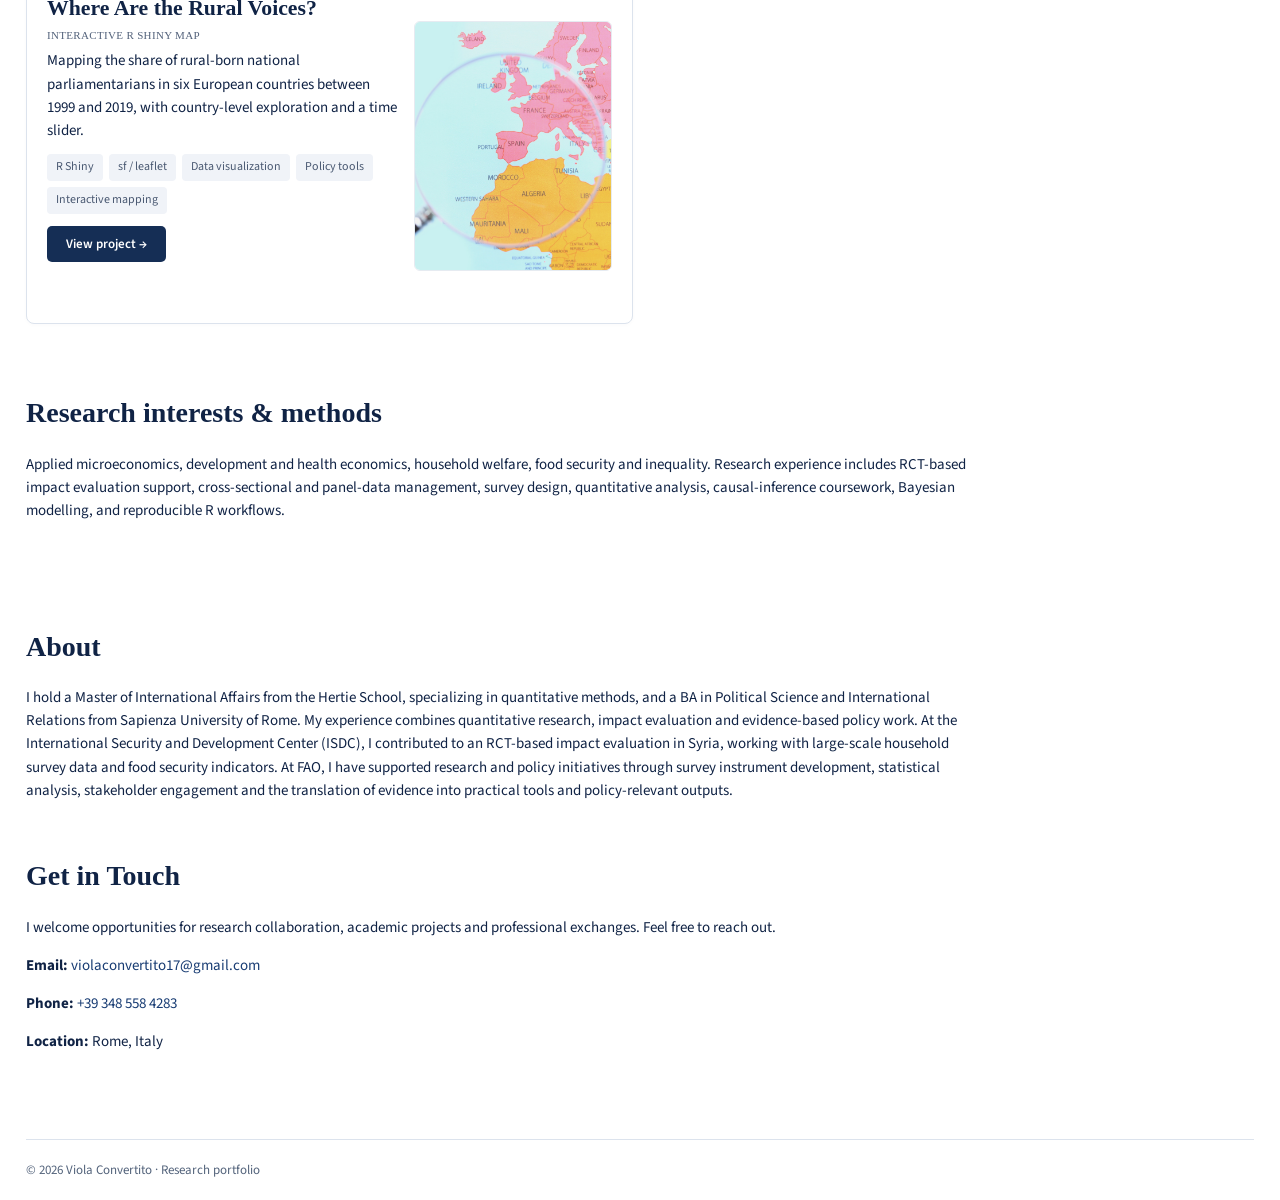
==== commit fce3ce27: "Update contact section with new contact details" ====
--- a/index.html
+++ b/index.html
@@ -184,14 +184,34 @@
           <h2>About</h2>
           <p>I hold a Master of International Affairs from the Hertie School, specializing in quantitative methods, and a BA in Political Science and International Relations from Sapienza University of Rome. My experience combines quantitative research, impact evaluation and evidence-based policy work. At the International Security and Development Center (ISDC), I contributed to an RCT-based impact evaluation in Syria, working with large-scale household survey data and food security indicators. At FAO, I have supported research and policy initiatives through survey instrument development, statistical analysis, stakeholder engagement and the translation of evidence into practical tools and policy-relevant outputs.</p>
           </p>
-        </section>
-        <section class="contact">
-          <h2>Contact</h2>
-          <p>
-            <a href="mailto:violaconvertito17@gmail.com">violaconvertito17@gmail.com</a>
-          <p>Rome, Italy </p>
-          </p>
-        </section>
+        </section> 
+<section class="contact">
+  <h2>Get in Touch</h2>
+
+  <p>
+    I welcome opportunities for research collaboration,
+    academic projects and professional exchanges.
+    Feel free to reach out.
+  </p>
+
+  <p>
+    <strong>Email:</strong>
+    <a href="mailto:violaconvertito17@gmail.com">
+      violaconvertito17@gmail.com
+    </a>
+  </p>
+
+  <p>
+    <strong>Phone:</strong>
+    <a href="tel:+393485584283">
+      +39 348 558 4283
+    </a>
+  </p>
+
+  <p>
+    <strong>Location:</strong> Rome, Italy
+  </p>
+</section>
       </main>
       <footer class="footer">© 2026 Viola Convertito · Research portfolio</footer>
     </div>
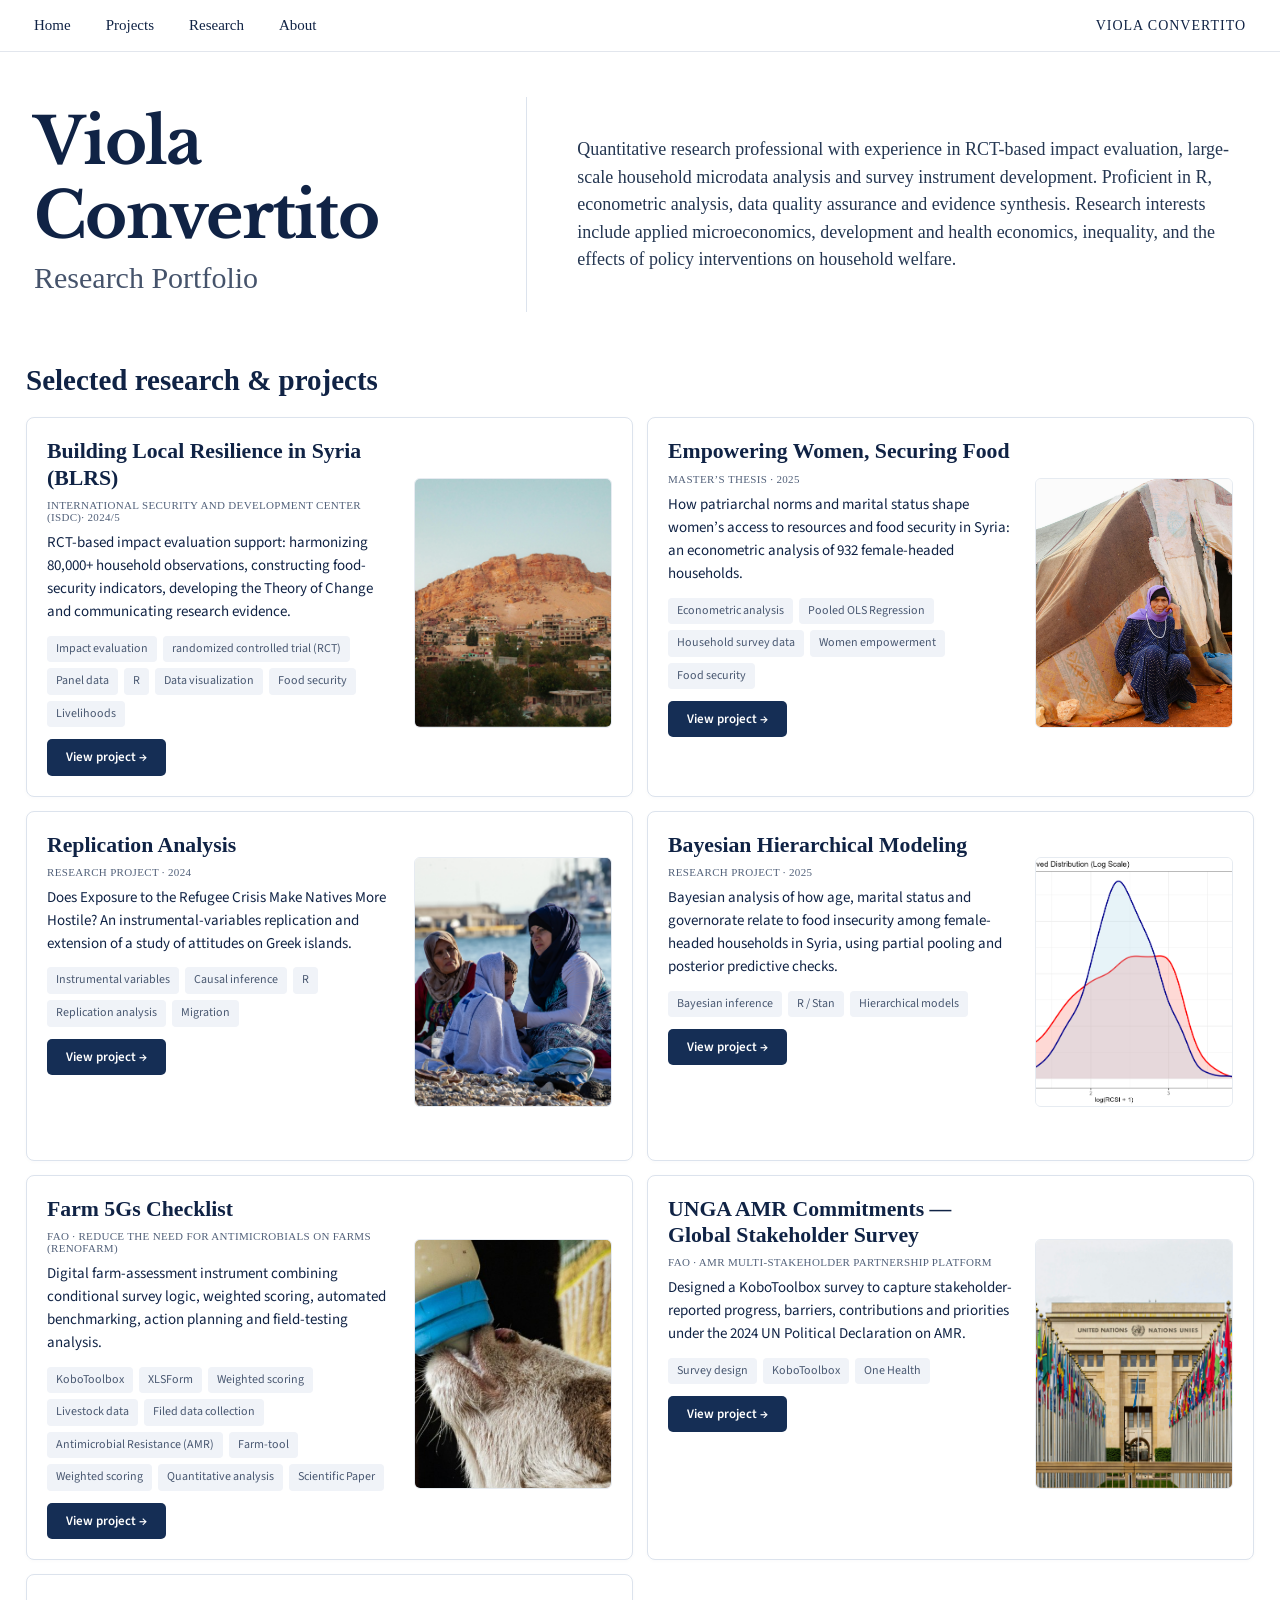
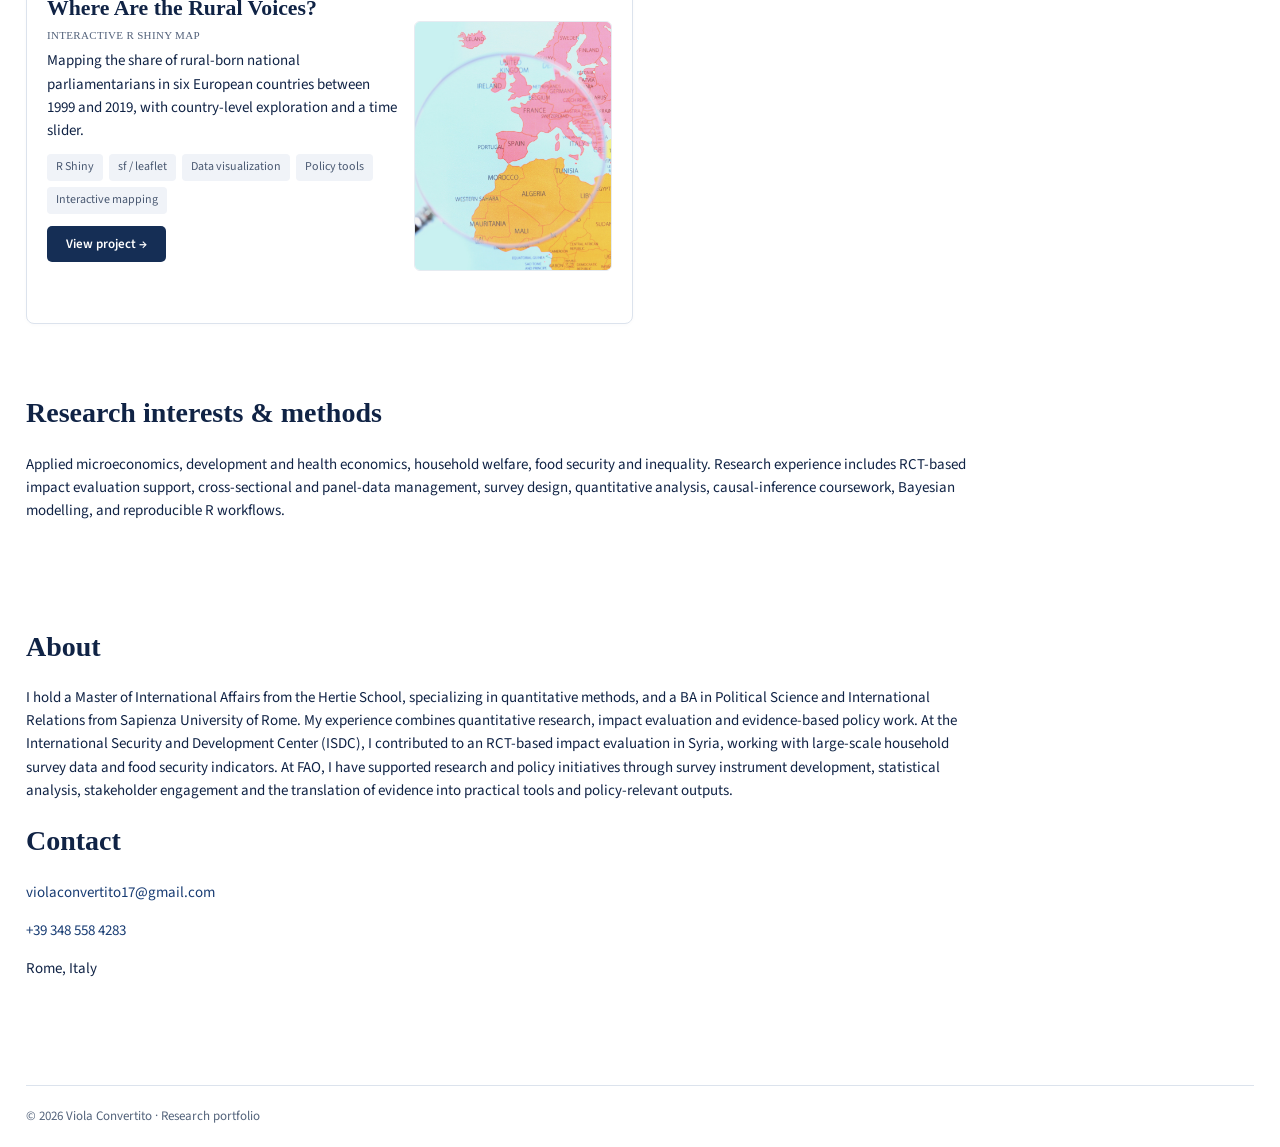
==== commit 83e2a318: "Change 'Get in Touch' to 'Contact' and simplify content Updated section titles and removed redundant" ====
--- a/index.html
+++ b/index.html
@@ -184,33 +184,22 @@
           <h2>About</h2>
           <p>I hold a Master of International Affairs from the Hertie School, specializing in quantitative methods, and a BA in Political Science and International Relations from Sapienza University of Rome. My experience combines quantitative research, impact evaluation and evidence-based policy work. At the International Security and Development Center (ISDC), I contributed to an RCT-based impact evaluation in Syria, working with large-scale household survey data and food security indicators. At FAO, I have supported research and policy initiatives through survey instrument development, statistical analysis, stakeholder engagement and the translation of evidence into practical tools and policy-relevant outputs.</p>
           </p>
-        </section> 
 <section class="contact">
-  <h2>Get in Touch</h2>
+  <h2>Contact</h2>
 
   <p>
-    I welcome opportunities for research collaboration,
-    academic projects and professional exchanges.
-    Feel free to reach out.
-  </p>
-
-  <p>
-    <strong>Email:</strong>
     <a href="mailto:violaconvertito17@gmail.com">
       violaconvertito17@gmail.com
     </a>
   </p>
 
   <p>
-    <strong>Phone:</strong>
     <a href="tel:+393485584283">
       +39 348 558 4283
     </a>
   </p>
 
-  <p>
-    <strong>Location:</strong> Rome, Italy
-  </p>
+  <p>Rome, Italy</p>
 </section>
       </main>
       <footer class="footer">© 2026 Viola Convertito · Research portfolio</footer>
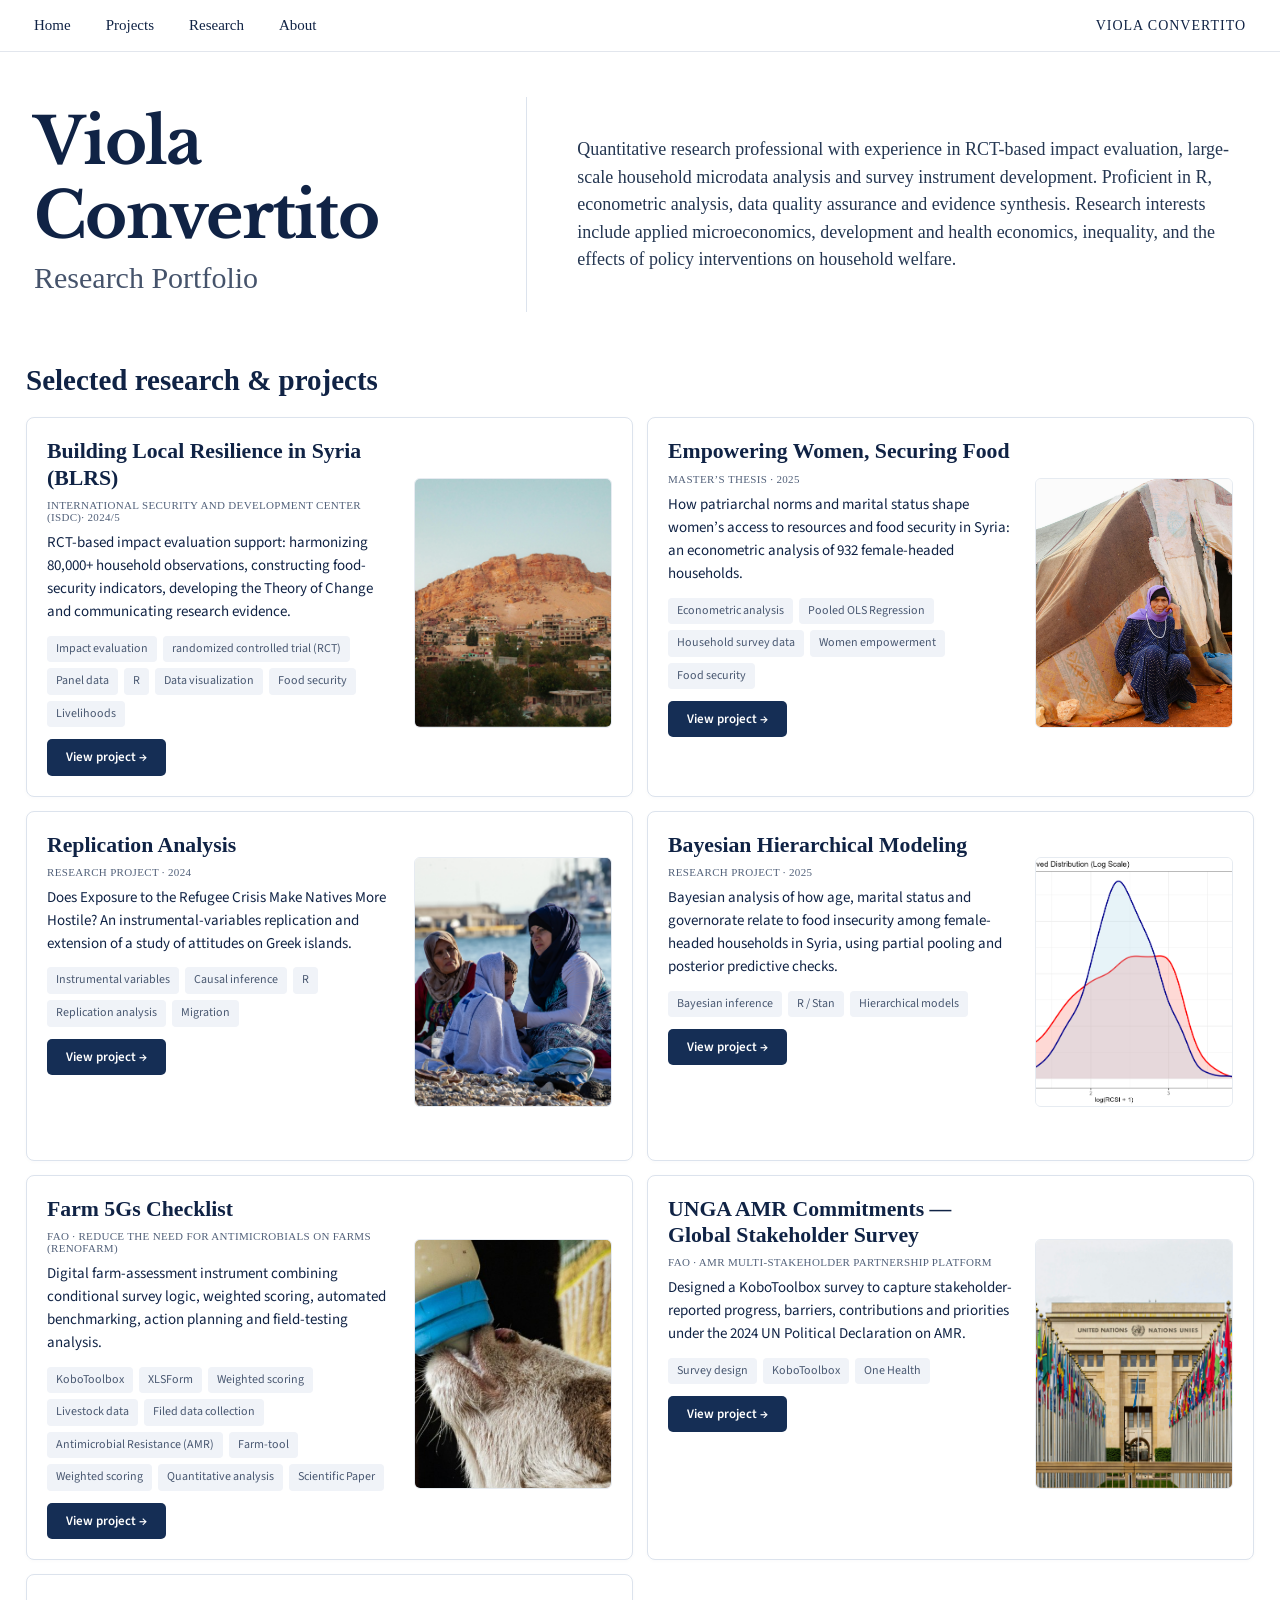
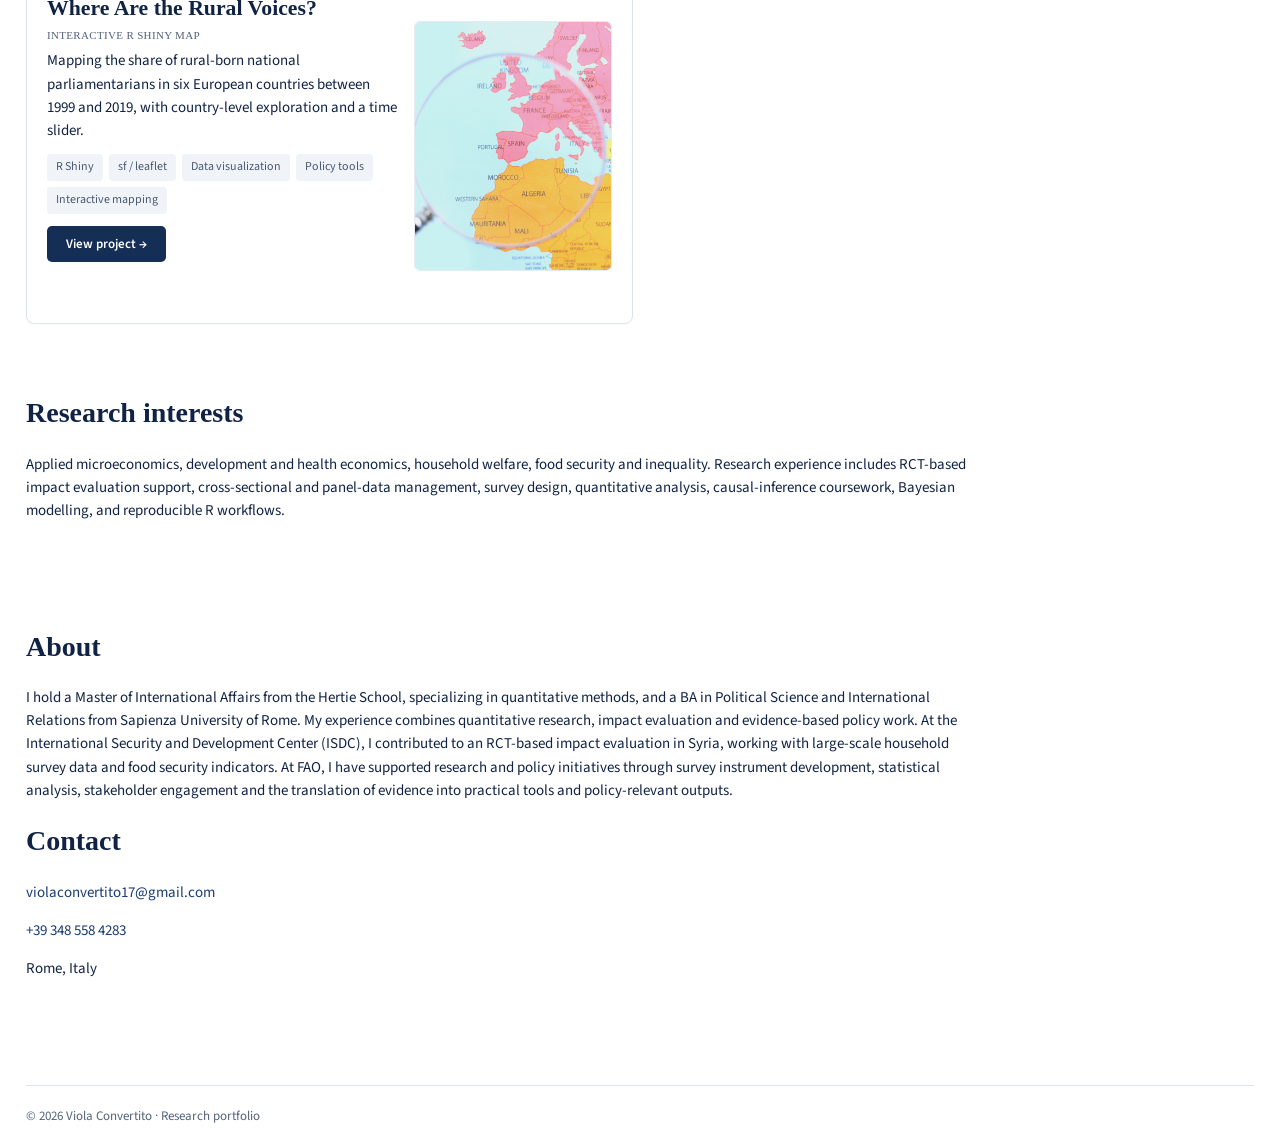
==== commit dc6099e0: "Remove 'methods' from Research interests heading" ====
--- a/index.html
+++ b/index.html
@@ -177,7 +177,7 @@
           </div>
         </section>
         <section class="about" id="research">
-          <h2>Research interests &amp; methods</h2>
+          <h2>Research interests</h2>
           <p>Applied microeconomics, development and health economics, household welfare, food security and inequality. Research experience includes RCT-based impact evaluation support, cross-sectional and panel-data management, survey design, quantitative analysis, causal-inference coursework, Bayesian modelling, and reproducible R workflows.</p>
         </section>
         <section class="about" id="about">
